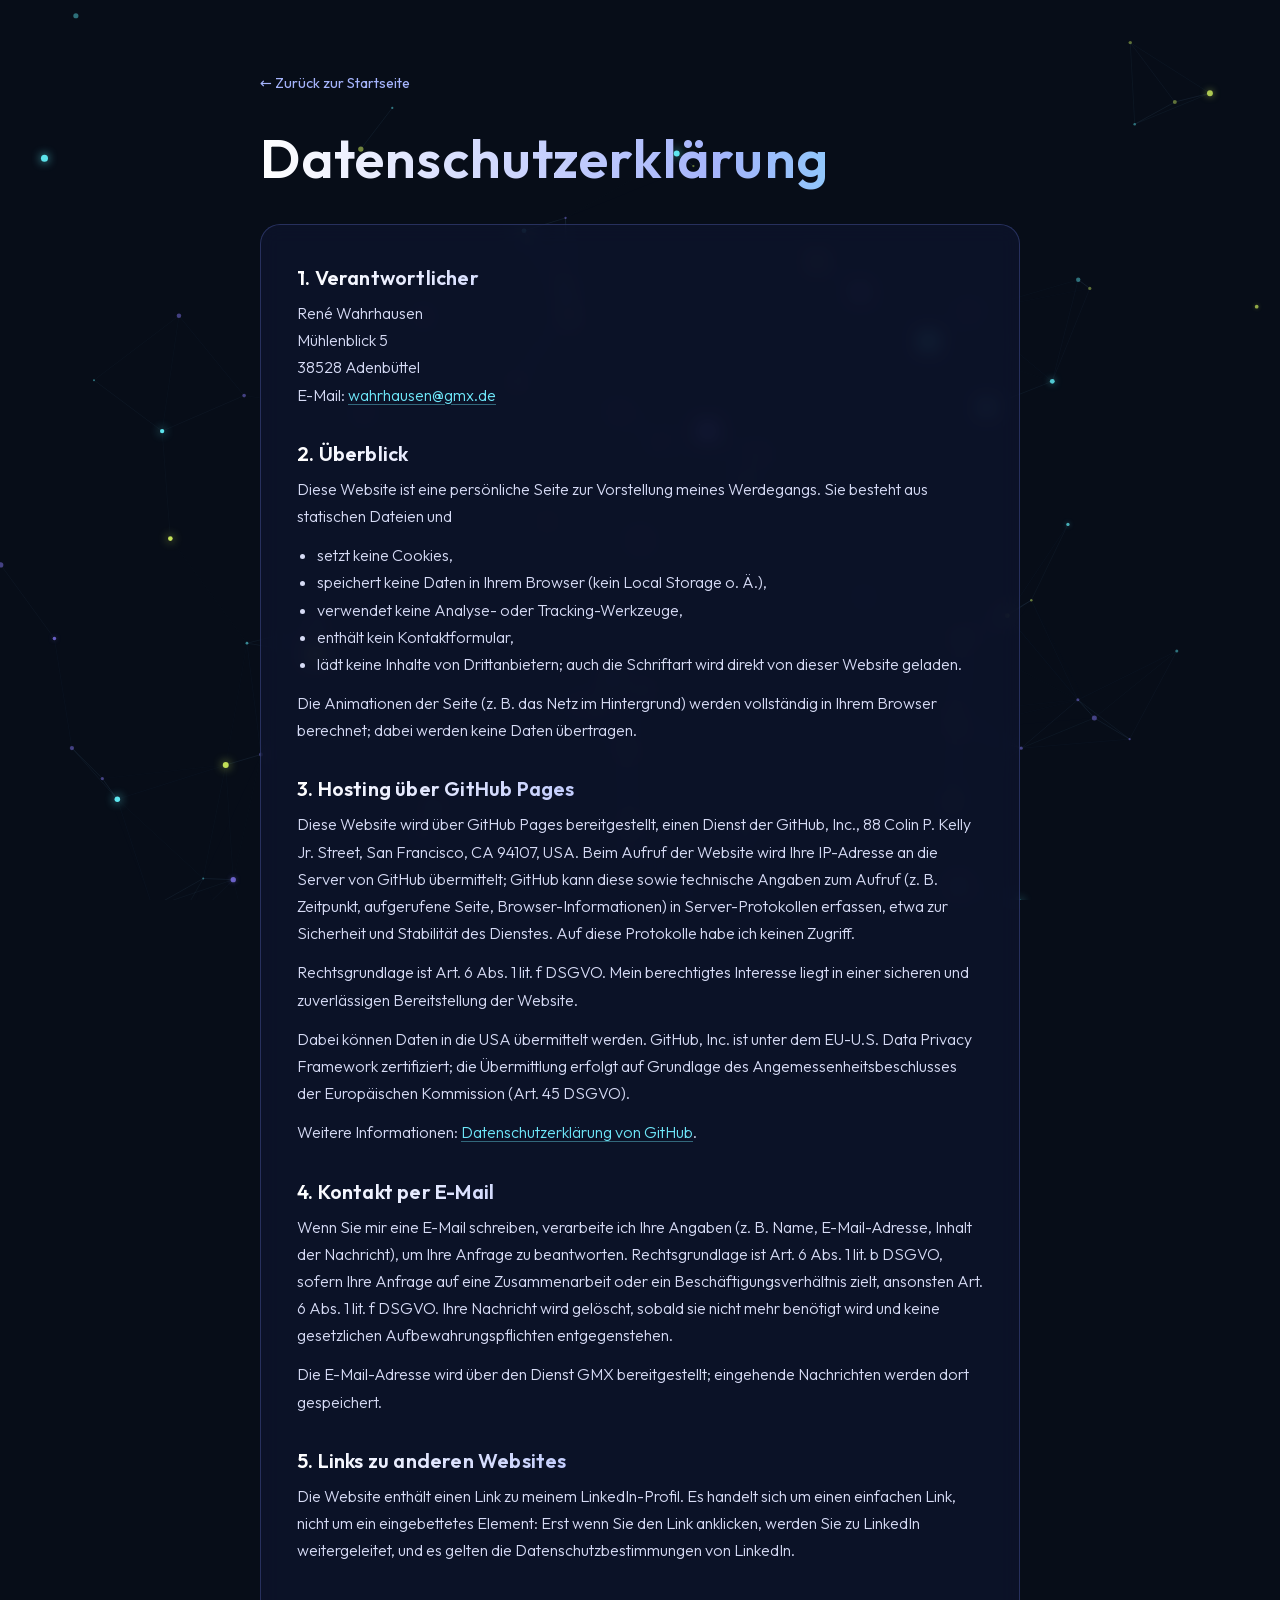
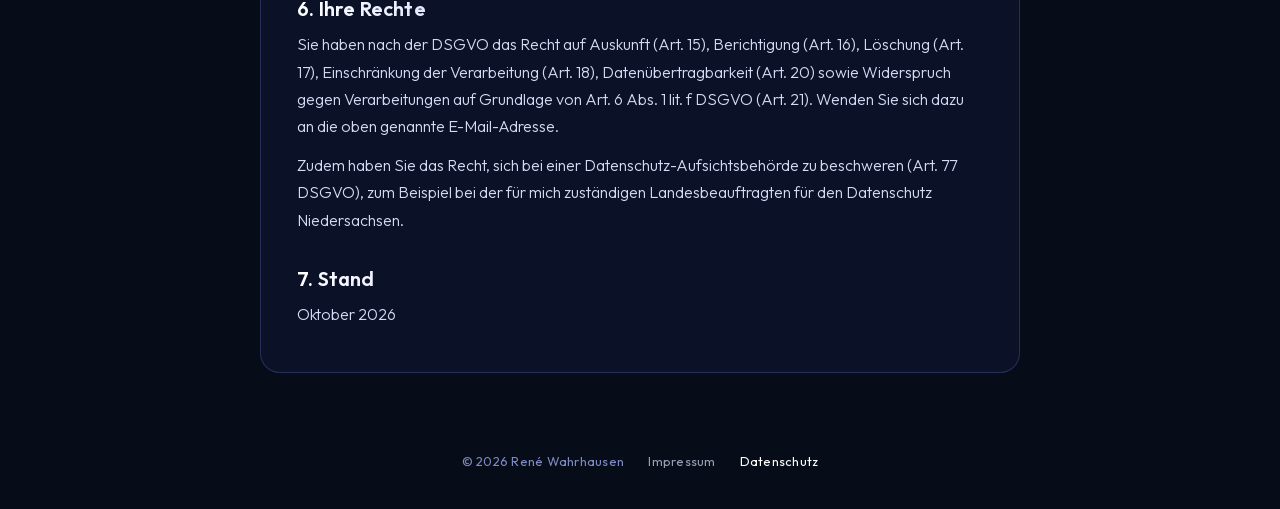
==== datenschutz.html @ 705127c5 "Navigation dockt beim Scrollen rechts an, Impressum und Datenschutz, Schrift lokal eingebunden Co-Au" ====
<!DOCTYPE html>
<html lang="de">
<head>
    <meta charset="UTF-8">
    <meta name="viewport" content="width=device-width, initial-scale=1.0">
    <title>Datenschutz – René Wahrhausen</title>
    <link rel="icon" href="favicon.ico" sizes="any">
    <link rel="icon" type="image/png" sizes="32x32" href="favicon-32.png">
    <link rel="apple-touch-icon" href="apple-touch-icon.png">
    <link rel="manifest" href="site.webmanifest">
    <meta name="theme-color" content="#070D18">
    <link rel="preload" href="fonts/outfit-latin.woff2" as="font" type="font/woff2" crossorigin>
    <link rel="stylesheet" href="style.css">
    <link rel="stylesheet" href="rechtliches.css">
</head>
<body>
    <canvas id="netz" aria-hidden="true"></canvas>

    <main class="rechtliches">
        <a class="zurueck" href="index.html">← Zurück zur Startseite</a>
        <h1>Datenschutz­erklärung</h1>

        <div class="rechtliches-karte">
            <h2>1. Verantwortlicher</h2>
            <address>
                René Wahrhausen<br>
                Mühlenblick 5<br>
                38528 Adenbüttel<br>
                E-Mail: <a href="mailto:wahrhausen@gmx.de">wahrhausen@gmx.de</a>
            </address>

            <h2>2. Überblick</h2>
            <p>Diese Website ist eine persönliche Seite zur Vorstellung meines Werdegangs. Sie besteht aus statischen Dateien und</p>
            <ul>
                <li>setzt keine Cookies,</li>
                <li>speichert keine Daten in Ihrem Browser (kein Local Storage o. Ä.),</li>
                <li>verwendet keine Analyse- oder Tracking-Werkzeuge,</li>
                <li>enthält kein Kontaktformular,</li>
                <li>lädt keine Inhalte von Drittanbietern; auch die Schriftart wird direkt von dieser Website geladen.</li>
            </ul>
            <p>Die Animationen der Seite (z. B. das Netz im Hintergrund) werden vollständig in Ihrem Browser berechnet; dabei werden keine Daten übertragen.</p>

            <h2>3. Hosting über GitHub Pages</h2>
            <p>Diese Website wird über GitHub Pages bereitgestellt, einen Dienst der GitHub, Inc., 88 Colin P. Kelly Jr. Street, San Francisco, CA 94107, USA. Beim Aufruf der Website wird Ihre IP-Adresse an die Server von GitHub übermittelt; GitHub kann diese sowie technische Angaben zum Aufruf (z. B. Zeitpunkt, aufgerufene Seite, Browser-Informationen) in Server-Protokollen erfassen, etwa zur Sicherheit und Stabilität des Dienstes. Auf diese Protokolle habe ich keinen Zugriff.</p>
            <p>Rechtsgrundlage ist Art. 6 Abs. 1 lit. f DSGVO. Mein berechtigtes Interesse liegt in einer sicheren und zuverlässigen Bereitstellung der Website.</p>
            <p>Dabei können Daten in die USA übermittelt werden. GitHub, Inc. ist unter dem EU-U.S. Data Privacy Framework zertifiziert; die Übermittlung erfolgt auf Grundlage des Angemessenheitsbeschlusses der Europäischen Kommission (Art. 45 DSGVO).</p>
            <p>Weitere Informationen: <a href="https://docs.github.com/en/site-policy/privacy-policies/github-general-privacy-statement" target="_blank" rel="noopener noreferrer">Datenschutzerklärung von GitHub</a>.</p>

            <h2>4. Kontakt per E-Mail</h2>
            <p>Wenn Sie mir eine E-Mail schreiben, verarbeite ich Ihre Angaben (z. B. Name, E-Mail-Adresse, Inhalt der Nachricht), um Ihre Anfrage zu beantworten. Rechtsgrundlage ist Art. 6 Abs. 1 lit. b DSGVO, sofern Ihre Anfrage auf eine Zusammenarbeit oder ein Beschäftigungsverhältnis zielt, ansonsten Art. 6 Abs. 1 lit. f DSGVO. Ihre Nachricht wird gelöscht, sobald sie nicht mehr benötigt wird und keine gesetzlichen Aufbewahrungspflichten entgegenstehen.</p>
            <p>Die E-Mail-Adresse wird über den Dienst GMX bereitgestellt; eingehende Nachrichten werden dort gespeichert.</p>

            <h2>5. Links zu anderen Websites</h2>
            <p>Die Website enthält einen Link zu meinem LinkedIn-Profil. Es handelt sich um einen einfachen Link, nicht um ein eingebettetes Element: Erst wenn Sie den Link anklicken, werden Sie zu LinkedIn weitergeleitet, und es gelten die Datenschutzbestimmungen von LinkedIn.</p>

            <h2>6. Ihre Rechte</h2>
            <p>Sie haben nach der DSGVO das Recht auf Auskunft (Art. 15), Berichtigung (Art. 16), Löschung (Art. 17), Einschränkung der Verarbeitung (Art. 18), Datenübertragbarkeit (Art. 20) sowie Widerspruch gegen Verarbeitungen auf Grundlage von Art. 6 Abs. 1 lit. f DSGVO (Art. 21). Wenden Sie sich dazu an die oben genannte E-Mail-Adresse.</p>
            <p>Zudem haben Sie das Recht, sich bei einer Datenschutz-Aufsichtsbehörde zu beschweren (Art. 77 DSGVO), zum Beispiel bei der für mich zuständigen Landesbeauftragten für den Datenschutz Niedersachsen.</p>

            <h2>7. Stand</h2>
            <p>Oktober 2026</p>
        </div>
    </main>

    <footer class="fusszeile">
        <span>© 2026 René Wahrhausen</span>
        <a href="impressum.html">Impressum</a>
        <a href="datenschutz.html" aria-current="page">Datenschutz</a>
    </footer>

    <script src="script.js"></script>
</body>
</html>
---- style.css ----
/* Schrift "Outfit" lokal eingebunden (SIL Open Font License, fonts/OFL.txt),
   damit beim Seitenaufruf keine Verbindung zu Google entsteht.
   Variable Schrift; Stärken wie zuvor bei Google Fonts auf 200–600 begrenzt. */
@font-face {
    font-family: "Outfit";
    font-style: normal;
    font-weight: 200 600;
    font-display: swap;
    src: url("fonts/outfit-latin-ext.woff2") format("woff2");
    unicode-range: U+0100-02BA, U+02BD-02C5, U+02C7-02CC, U+02CE-02D7, U+02DD-02FF, U+0304, U+0308, U+0329, U+1D00-1DBF, U+1E00-1E9F, U+1EF2-1EFF, U+2020, U+20A0-20AB, U+20AD-20C4, U+2113, U+2C60-2C7F, U+A720-A7FF;
}

@font-face {
    font-family: "Outfit";
    font-style: normal;
    font-weight: 200 600;
    font-display: swap;
    src: url("fonts/outfit-latin.woff2") format("woff2");
    unicode-range: U+0000-00FF, U+0131, U+0152-0153, U+02BB-02BC, U+02C6, U+02DA, U+02DC, U+0304, U+0308, U+0329, U+2000-206F, U+20AC, U+2122, U+2191, U+2193, U+2212, U+2215, U+FEFF, U+FFFD;
}

body {
    margin: 0;
    font-family: "Outfit", system-ui, sans-serif;
    background: #070D18;
    color: #fff;
}

/* Animiertes neuronales Netz hinter der ganzen Seite (script.js) */
#netz {
    position: fixed;
    inset: 0;
    width: 100%;
    height: 100%;
    z-index: -1;
    pointer-events: none;
}

/* Startseite füllt das Fenster, Bühne mittig.
   overflow-x: clip schneidet den Leuchtschein am Fensterrand ab,
   sonst ließe sich die Seite seitlich scrollen */
.start {
    min-height: 100vh;
    display: grid;
    place-items: center;
    overflow-x: clip;
}

/* Bühne im Bildformat 16:9, damit die Buttons immer vor der Hand stehen */
.buehne {
    position: relative;
    width: min(100vw, 177.78vh);
    aspect-ratio: 16 / 9;
    container-type: size;
}

/* Freigestelltes Foto: Fingerspitze bei ca. 58 % / 38 % der Bühne */
.person {
    position: absolute;
    left: 56.4%;
    top: 10.5%;
    height: 94%;
    aspect-ratio: 740 / 1003;
    isolation: isolate;
    /* Leuchtrand am Wrapper, damit die Ausblendung unten ihn nicht abschneidet */
    filter: drop-shadow(0 0 2px rgba(170, 225, 255, 0.9))
            drop-shadow(0 0 28px rgba(120, 90, 255, 0.55));
}

.person img {
    display: block;
    width: 100%;
    height: 100%;
    /* unten weich ausblenden */
    -webkit-mask-image: linear-gradient(#000 78%, transparent 96%);
    mask-image: linear-gradient(#000 78%, transparent 96%);
}

/* Lila Schein hinter der Person */
.person::before {
    content: "";
    position: absolute;
    inset: -12% -25% 25% -10%;
    z-index: -2;
    background: radial-gradient(closest-side, rgba(90, 60, 230, 0.4), transparent);
}

/* Langsam drehender Ring um den Kopf */
.ring {
    position: absolute;
    left: 40%;
    top: -2.5%;
    width: 51%;
    aspect-ratio: 1;
    z-index: -1;
    border-radius: 50%;
    border: 1px dashed rgba(130, 140, 255, 0.25);
}

.ring::before {
    content: "";
    position: absolute;
    inset: -1px;
    border-radius: 50%;
    border: 3px solid transparent;
    border-top-color: #2fb7c9;
    animation: drehen 30s linear infinite;
}

@keyframes drehen {
    to { transform: rotate(360deg); }
}

/* Name und Zitat links neben der zeigenden Hand (Größen relativ zur Bühne) */
.intro {
    position: absolute;
    top: 46%;
    left: 30%;
    transform: translate(-50%, -50%);
    width: 46%;
    text-align: center;
    text-shadow: 0 2px 16px rgba(8, 12, 28, 0.9);
}

h1 {
    margin: 0;
    font-size: 5.2cqw;
    font-weight: 600;
}

/* Überschriften mit Farbverlauf */
h1, h2 {
    letter-spacing: 0.02em;
    background: linear-gradient(90deg, #fff, #a5b4fc 60%, #6ee7f9);
    -webkit-background-clip: text;
    background-clip: text;
    color: transparent;
}

blockquote {
    margin: 2.2cqw 0 0;
    font-size: 2cqw;
    font-weight: 300;
    line-height: 1.6;
    color: #d6dbf5;
}

/* Unterseiten: dunkel und schlicht */
.inhalt {
    min-height: 100vh;
    box-sizing: border-box;
    padding: 80px 8%;
}

h2 {
    display: inline-block;
    margin: 0;
    font-size: clamp(2rem, 4vw, 3.5rem);
    font-weight: 600;
}

/* Timeline: Linie füllt sich beim Scrollen, Stationen gleiten herein */
.timeline {
    position: relative;
    max-width: 860px;
    margin: 60px 0 0;
    padding: 0 0 0 48px;
    list-style: none;
}

/* Schiene */
.timeline::before {
    content: "";
    position: absolute;
    left: 11px;
    top: 0;
    bottom: 0;
    width: 2px;
    background: rgba(120, 140, 255, 0.15);
}

/* Gefüllter Teil der Schiene, Höhe setzt script.js */
.timeline::after {
    content: "";
    position: absolute;
    left: 11px;
    top: 0;
    width: 2px;
    height: var(--fortschritt, 100%);
    background: linear-gradient(#6ee7f9, #8b7cff);
    box-shadow: 0 0 12px rgba(110, 230, 250, 0.7);
}

.station {
    position: relative;
    margin-bottom: 40px;
    padding: 28px 32px;
    border: 1px solid rgba(120, 140, 255, 0.25);
    border-radius: 18px;
    background: rgba(20, 28, 60, 0.45);
    backdrop-filter: blur(8px);
    transition: opacity 0.8s, transform 0.8s, border-color 0.3s, box-shadow 0.3s;
}

.station:hover {
    border-color: rgba(110, 230, 250, 0.5);
    box-shadow: 0 0 30px rgba(110, 90, 255, 0.25);
}

/* Leuchtender, pulsierender Knoten auf der Schiene */
.station::before {
    content: "";
    position: absolute;
    left: -44px;
    top: 34px;
    width: 14px;
    height: 14px;
    border-radius: 50%;
    background: #6ee7f9;
    box-shadow: 0 0 0 4px rgba(110, 230, 250, 0.15), 0 0 16px #6ee7f9;
    animation: pulsieren 2.4s ease-in-out infinite;
}

@keyframes pulsieren {
    50% { box-shadow: 0 0 0 9px rgba(110, 230, 250, 0), 0 0 26px #8b7cff; }
}

/* Vor dem Hereingleiten (Klasse setzt script.js) */
.timeline.animiert .station:not(.sichtbar) {
    opacity: 0;
    transform: translateY(40px);
}

.jahr {
    font-size: 0.95rem;
    font-weight: 600;
    letter-spacing: 0.08em;
    color: #6ee7f9;
}

h3 {
    margin: 6px 0 4px;
    font-size: clamp(1.25rem, 2.2vw, 1.6rem);
    font-weight: 600;
}

.ort {
    margin: 0 0 14px;
    font-size: 0.95rem;
    color: #a5b4fc;
}

.station p {
    line-height: 1.6;
    color: #d6dbf5;
    font-weight: 300;
}

.tags {
    display: flex;
    flex-wrap: wrap;
    gap: 8px;
    margin: 16px 0 0;
    padding: 0;
    list-style: none;
}

.tags li {
    padding: 4px 14px;
    font-size: 0.85rem;
    border: 1px solid rgba(120, 140, 255, 0.4);
    border-radius: 999px;
    background: rgba(40, 50, 120, 0.3);
}

/* Kompetenzen: Kacheln je Gruppe, durch fließende Linien verbunden */
.gruppe {
    max-width: 1100px;
}

.gruppen-titel {
    margin: 56px 0 24px;
    font-size: 1.3rem;
    font-weight: 400;
    letter-spacing: 0.06em;
    color: #a5b4fc;
}

.netzgruppe {
    position: relative;
    display: grid;
    grid-template-columns: repeat(auto-fill, minmax(230px, 1fr));
    gap: 36px;
}

.verbindungen {
    transition: opacity 1s 0.4s;
    position: absolute;
    inset: 0;
    width: 100%;
    height: 100%;
    overflow: visible;
    pointer-events: none;
}

.verbindungen line {
    stroke: rgba(110, 230, 250, 0.6);
    stroke-width: 1.5;
    stroke-dasharray: 4 8;
    animation: fliessen 1.2s linear infinite;
}

@keyframes fliessen {
    to { stroke-dashoffset: -12; }
}

.kachel {
    position: relative;
    display: flex;
    flex-direction: column;
    justify-content: center;
    min-height: 56px;
    padding: 20px 22px 20px 46px;
    font-weight: 600;
    line-height: 1.35;
    hyphens: auto; /* lange deutsche Wörter sauber trennen */
    -webkit-hyphens: auto;
    border: 1px solid rgba(120, 140, 255, 0.3);
    border-radius: 16px;
    background: rgba(16, 22, 50, 0.85);
    backdrop-filter: blur(8px);
    transition: opacity 0.6s, transform 0.6s, border-color 0.3s, box-shadow 0.3s;
}

.kachel:hover {
    transform: translateY(-4px);
    border-color: rgba(110, 230, 250, 0.6);
    box-shadow: 0 0 28px rgba(110, 90, 255, 0.35);
}

/* Leuchtender Knoten in jeder Kachel */
.kachel::before {
    content: "";
    position: absolute;
    left: 20px;
    top: 50%;
    width: 10px;
    height: 10px;
    margin-top: -5px;
    border-radius: 50%;
    background: #6ee7f9;
    box-shadow: 0 0 12px #6ee7f9;
    animation: pulsieren 2.4s ease-in-out infinite;
}

.kachel small {
    margin-top: 4px;
    font-size: 0.9rem;
    font-weight: 300;
    color: #a5b4fc;
}

/* Sprachniveau als Balken, füllt sich beim Erscheinen */
.niveau {
    display: block;
    height: 4px;
    margin-top: 12px;
    border-radius: 2px;
    background: rgba(120, 140, 255, 0.15);
    overflow: hidden;
}

.niveau::after {
    content: "";
    display: block;
    height: 100%;
    width: var(--wert);
    background: linear-gradient(90deg, #6ee7f9, #8b7cff);
    transition: width 1.4s 0.4s ease-out;
}

/* Vor dem Erscheinen (Klasse setzt script.js) */
.kompetenzen.animiert .netzgruppe:not(.sichtbar) .verbindungen {
    opacity: 0;
}

.kompetenzen.animiert .kachel:not(.sichtbar) {
    opacity: 0;
    transform: scale(0.9);
}

.kompetenzen.animiert .kachel:not(.sichtbar) .niveau::after {
    width: 0;
}

/* Hochformat (Handy, Tablet): Navigation oben, darunter Foto, dann Name und Zitat */
@media (orientation: portrait) {
    .start { display: block; }
    .buehne {
        --foto: min(58vh, (100vw - 24px) * 1.355);
        width: auto;
        aspect-ratio: auto;
        container-type: normal;
        padding: calc(90px + var(--foto) * 0.86) 20px 48px;
    }
    .person {
        top: 90px;
        left: 50%;
        height: var(--foto);
        transform: translateX(-50%);
    }
    .intro {
        position: relative;
        z-index: 1;
        top: auto;
        left: auto;
        transform: none;
        width: auto;
    }
    h1 { font-size: 2.4rem; }
    blockquote { margin-top: 14px; font-size: 1.05rem; }
    .inhalt { padding: 60px 20px; }
    .timeline { padding-left: 36px; margin-top: 40px; }
    .station { padding: 22px 20px; }
    .station::before { left: -32px; }
    .netzgruppe { grid-template-columns: repeat(auto-fill, minmax(150px, 1fr)); gap: 24px; }
    .kachel { padding: 16px 14px 16px 38px; font-size: 0.95rem; }
    .kachel::before { left: 16px; }
}

@media (prefers-reduced-motion: reduce) {
    .ring::before, .station::before, .kachel::before, .verbindungen line { animation: none; }
}

/* Dezente Fußzeile mit Impressum und Datenschutz (alle Seiten) */
.fusszeile {
    display: flex;
    flex-wrap: wrap;
    justify-content: center;
    gap: 8px 24px;
    padding: 32px 20px 40px;
    font-size: 0.8rem;
    letter-spacing: 0.02em;
    color: rgba(165, 180, 252, 0.75);
}

.fusszeile a {
    color: rgba(214, 219, 245, 0.7);
    text-decoration: none;
    border-radius: 4px;
    transition: color 0.25s;
}

.fusszeile a:hover,
.fusszeile a[aria-current] {
    color: #fff;
}

.fusszeile a:focus-visible {
    outline: 2px solid #6ee7f9;
    outline-offset: 3px;
}

/* Handy: rechts Platz für die angedockte Navigationskapsel (nav.css),
   die Links brechen daneben um statt darunter zu liegen */
@media (max-width: 820px) {
    .fusszeile { padding: 32px 76px 40px 20px; }
}

/* Platz für das rechts angedockte Navigationsband (nav.css);
   steht am Ende, damit es auch die Hochformat-Abstände überschreibt */
@media (min-width: 1100px) {
    .inhalt { padding-right: 280px; }
}
---- rechtliches.css ----
/* Impressum und Datenschutz: schlichte Textseite im Stil der Hauptseite
   (Grundfarben, Schrift und Netz-Hintergrund kommen aus style.css/script.js) */

.rechtliches {
    max-width: 760px;
    margin: 0 auto;
    padding: 72px 24px 48px;
}

.zurueck {
    display: inline-flex;
    align-items: center;
    gap: 8px;
    font-size: 0.9rem;
    color: #a5b4fc;
    text-decoration: none;
    border-radius: 6px;
    transition: color 0.25s;
}

.zurueck:hover {
    color: #fff;
}

.zurueck:focus-visible {
    outline: 2px solid #6ee7f9;
    outline-offset: 4px;
}

.rechtliches h1 {
    margin: 32px 0 32px;
    font-size: clamp(2.2rem, 6vw, 3.4rem);
}

/* Glas-Karte wie bei Timeline und Hobbys */
.rechtliches-karte {
    padding: 8px 36px 32px;
    border: 1px solid rgba(120, 140, 255, 0.25);
    border-radius: 20px;
    background: rgba(16, 22, 50, 0.6);
    backdrop-filter: blur(10px);
    -webkit-backdrop-filter: blur(10px);
}

.rechtliches h2 {
    display: block;
    margin: 32px 0 10px;
    font-size: 1.25rem;
    letter-spacing: 0.01em;
}

.rechtliches h3 {
    margin: 22px 0 6px;
    font-size: 1.02rem;
    color: #fff;
}

.rechtliches p,
.rechtliches li,
.rechtliches address {
    line-height: 1.7;
    font-weight: 300;
    font-style: normal;
    color: #d6dbf5;
}

.rechtliches p,
.rechtliches address {
    margin: 0 0 12px;
}

.rechtliches ul {
    margin: 0 0 12px;
    padding-left: 20px;
}

.rechtliches a:not(.zurueck) {
    color: #6ee7f9;
    text-underline-offset: 3px;
    text-decoration-color: rgba(110, 231, 249, 0.4);
    overflow-wrap: anywhere;
}

@media (max-width: 560px) {
    .rechtliches {
        padding-top: 48px;
    }

    .rechtliches-karte {
        padding: 4px 20px 24px;
    }
}
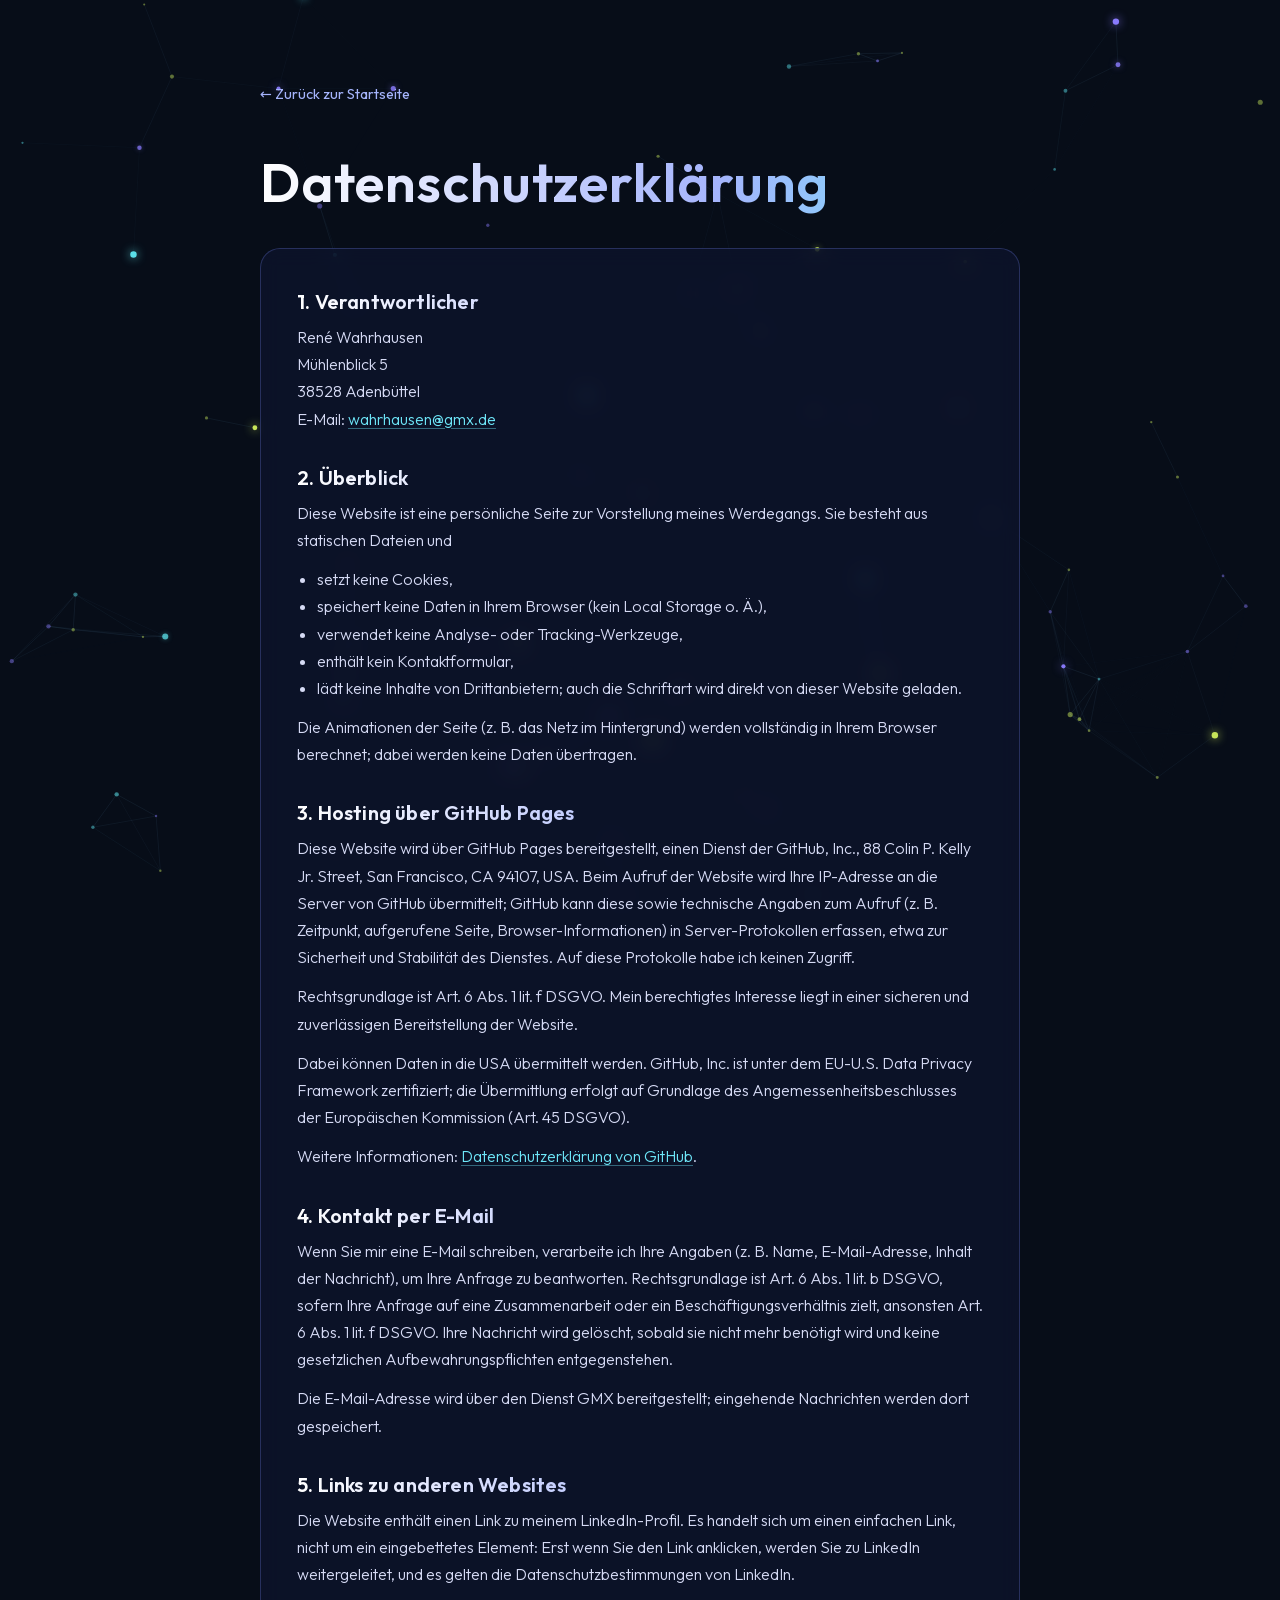
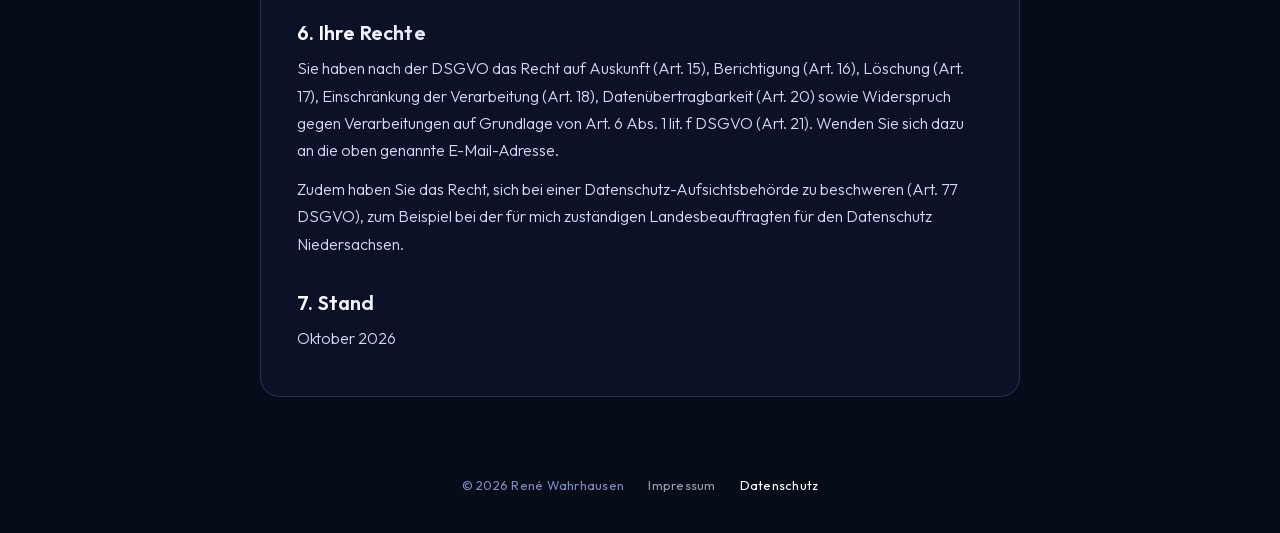
==== commit d4914175: "Schmale Glas-Seitenleiste mit scrollgekoppelter Verwandlung, einheitliches Menüdesign, Handy-Optimie" ====
--- a/datenschutz.html
+++ b/datenschutz.html
@@ -2,7 +2,7 @@
 <html lang="de">
 <head>
     <meta charset="UTF-8">
-    <meta name="viewport" content="width=device-width, initial-scale=1.0">
+    <meta name="viewport" content="width=device-width, initial-scale=1.0, viewport-fit=cover">
     <title>Datenschutz – René Wahrhausen</title>
     <link rel="icon" href="favicon.ico" sizes="any">
     <link rel="icon" type="image/png" sizes="32x32" href="favicon-32.png">
--- a/style.css
+++ b/style.css
@@ -461,14 +461,18 @@
     outline-offset: 3px;
 }
 
-/* Handy: rechts Platz für die angedockte Navigationskapsel (nav.css),
-   die Links brechen daneben um statt darunter zu liegen */
+/* Handy: unten Platz für die angedockte Navigationskapsel (nav.css) */
 @media (max-width: 820px) {
-    .fusszeile { padding: 32px 76px 40px 20px; }
-}
-
-/* Platz für das rechts angedockte Navigationsband (nav.css);
+    .fusszeile { padding-bottom: 96px; }
+}
+
+/* Touch-Geräte: Fußzeilen-Links groß genug zum Tippen */
+@media (pointer: coarse) {
+    .fusszeile a { padding: 12px 4px; }
+}
+
+/* Platz für die rechts angedockte Navigationsleiste (nav.css, 64 px + 20 px Rand);
    steht am Ende, damit es auch die Hochformat-Abstände überschreibt */
-@media (min-width: 1100px) {
-    .inhalt { padding-right: 280px; }
-}
+@media (min-width: 821px) {
+    .inhalt { padding-right: max(8%, 120px); }
+}
--- a/rechtliches.css
+++ b/rechtliches.css
@@ -9,6 +9,7 @@
 
 .zurueck {
     display: inline-flex;
+    min-height: 44px; /* gut tippbar */
     align-items: center;
     gap: 8px;
     font-size: 0.9rem;
